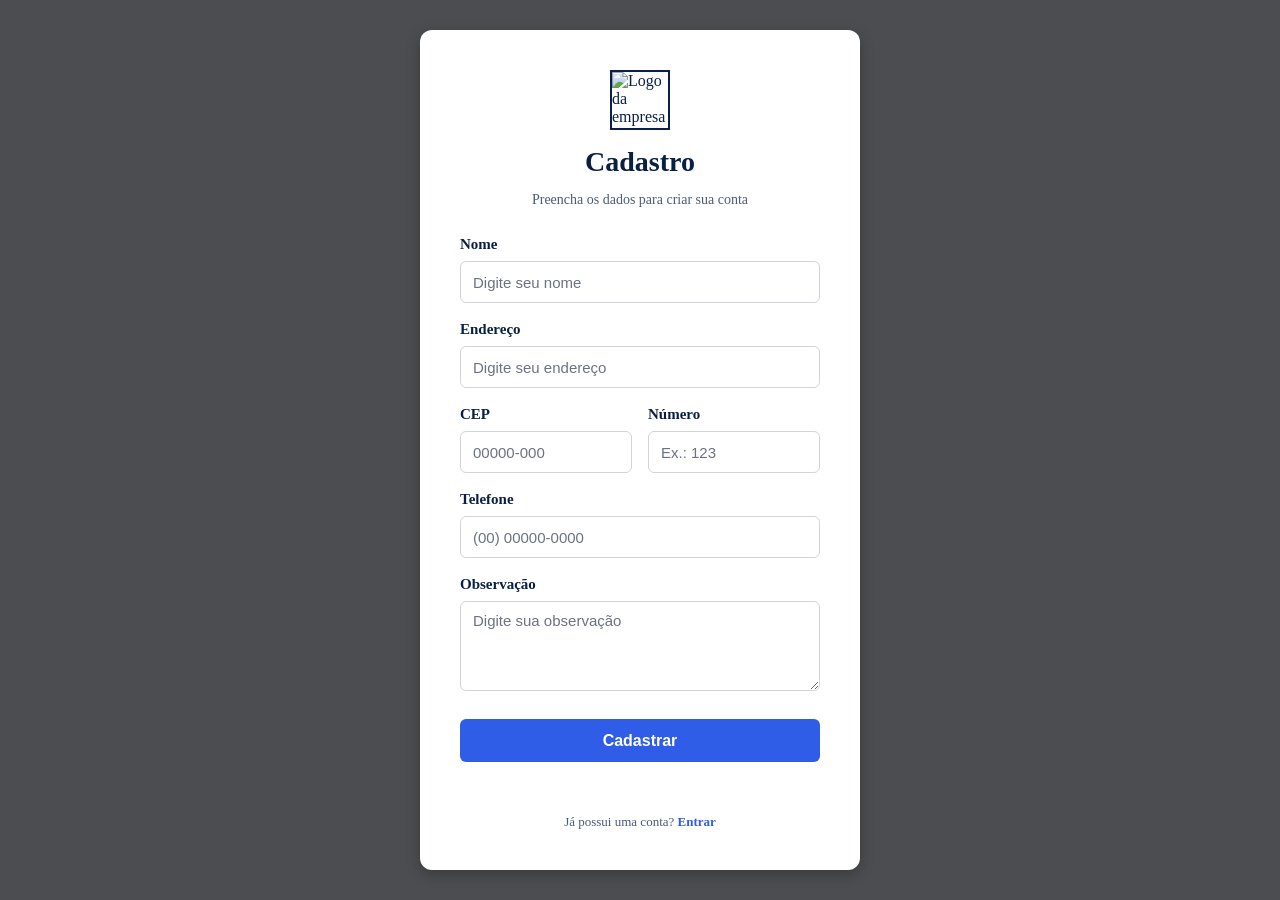
==== target/classes/static/cadastro.html @ 72a49346 "Add files via upload" ====
<!DOCTYPE html>
<!-- TELA DE CADASTRO (endereço: /cadastro.html) -->
<html lang="pt-BR">
<head>
    <meta charset="UTF-8">
    <meta name="viewport" content="width=device-width, initial-scale=1">
    <title>Cadastro</title>
    <style>
        * { box-sizing: border-box; }

        body {
            background: #4b4d50;
            display: flex;
            justify-content: center;
            align-items: center;
            min-height: 100vh;
            margin: 0;
            padding: 24px 16px;
            color: #0a1f44;
        }

        .caixa {
            background: #fff;
            width: 440px;
            max-width: 100%;
            padding: 40px;
            border-radius: 12px;
            box-shadow: 0 4px 14px rgba(0, 0, 0, .25);
        }

        .logo {
            display: block;
            width: 60px;
            height: 60px;
            margin: 0 auto 16px;
            border: 2px solid #0a1f44;
            object-fit: cover;
        }

        h1 {
            margin: 0 0 14px;
            text-align: center;
            font-size: 28px;
        }

        .subtitulo {
            margin: 0 0 28px;
            text-align: center;
            font-size: 14px;
            color: #4b5b7a;
        }

        label {
            display: block;
            margin-bottom: 8px;
            font-size: 15px;
            font-weight: bold;
        }

        input, textarea {
            width: 100%;
            padding: 0 12px;
            margin-bottom: 18px;
            border: 1px solid #d1d5db;
            border-radius: 6px;
            font-family: Arial, sans-serif;
            font-size: 15px;
            color: #111827;
        }

        input { height: 42px; }

        textarea {
            height: 90px;
            padding: 10px 12px;
            resize: vertical;
        }

        input::placeholder, textarea::placeholder { color: #6b7280; }

        input:focus, textarea:focus {
            outline: none;
            border-color: #2f5de8;
            box-shadow: 0 0 0 3px rgba(47, 93, 232, .2);
        }

        /* CEP e Número lado a lado */
        .linha {
            display: grid;
            grid-template-columns: 1fr 1fr;
            gap: 16px;
        }

        button {
            width: 100%;
            height: 43px;
            margin-top: 6px;
            background: #2f5de8;
            color: #fff;
            border: none;
            border-radius: 6px;
            cursor: pointer;
            font-family: Arial, sans-serif;
            font-size: 16px;
            font-weight: bold;
        }

        button:hover { background: #2450cf; }
        button:disabled { background: #93a8ee; cursor: not-allowed; }

        #mensagem {
            min-height: 20px;
            margin: 14px 0 0;
            text-align: center;
            font-size: 14px;
            font-weight: bold;
        }

        .voltar {
            margin: 18px 0 0;
            text-align: center;
            font-size: 13px;
            color: #4b5b7a;
        }

        .voltar a {
            color: #2f5de8;
            font-weight: bold;
            text-decoration: none;
        }

        .voltar a:hover { text-decoration: underline; }
    </style>
</head>
<body>
    <div class="caixa">
        <img class="logo" src="logo.png" alt="Logo da empresa">

        <h1>Cadastro</h1>
        <p class="subtitulo">Preencha os dados para criar sua conta</p>

        <form id="formCadastro">
            <label for="nome">Nome</label>
            <input type="text" id="nome" placeholder="Digite seu nome" required>

            <label for="endereco">Endereço</label>
            <input type="text" id="endereco" placeholder="Digite seu endereço" required>

            <div class="linha">
                <div>
                    <label for="cep">CEP</label>
                    <input type="text" id="cep" placeholder="00000-000" inputmode="numeric"
                           maxlength="9" pattern="\d{5}-\d{3}" title="Digite o CEP no formato 00000-000" required>
                </div>
                <div>
                    <label for="numero">Número</label>
                    <input type="text" id="numero" placeholder="Ex.: 123" required>
                </div>
            </div>

            <label for="telefone">Telefone</label>
            <input type="tel" id="telefone" placeholder="(00) 00000-0000" inputmode="numeric"
                   maxlength="15" pattern="\(\d{2}\) \d{4,5}-\d{4}"
                   title="Digite o telefone com DDD, ex.: (11) 91234-5678" required>

            <label for="observacao">Observação</label>
            <textarea id="observacao" placeholder="Digite sua observação" required></textarea>

            <button type="submit" id="btnCadastrar">Cadastrar</button>
        </form>

        <p id="mensagem" role="status" aria-live="polite"></p>

        <p class="voltar">Já possui uma conta? <a href="criptografia.html">Entrar</a></p>
    </div>

    <script>
        const form = document.getElementById("formCadastro");
        const msg = document.getElementById("mensagem");
        const botao = document.getElementById("btnCadastrar");

        // Máscara do CEP: 00000-000
        document.getElementById("cep").addEventListener("input", (e) => {
            let v = e.target.value.replace(/\D/g, "").slice(0, 8);
            if (v.length > 5) v = v.slice(0, 5) + "-" + v.slice(5);
            e.target.value = v;
        });

        // Máscara do telefone: (00) 00000-0000 ou (00) 0000-0000
        document.getElementById("telefone").addEventListener("input", (e) => {
            let v = e.target.value.replace(/\D/g, "").slice(0, 11);
            if (v.length > 10) {
                v = `(${v.slice(0, 2)}) ${v.slice(2, 7)}-${v.slice(7)}`;
            } else if (v.length > 6) {
                v = `(${v.slice(0, 2)}) ${v.slice(2, 6)}-${v.slice(6)}`;
            } else if (v.length > 2) {
                v = `(${v.slice(0, 2)}) ${v.slice(2)}`;
            } else if (v.length > 0) {
                v = `(${v}`;
            }
            e.target.value = v;
        });

        form.addEventListener("submit", async (e) => {
            e.preventDefault();

            msg.textContent = "";
            botao.disabled = true;
            botao.textContent = "Cadastrando...";

            const dados = new URLSearchParams({
                nome: document.getElementById("nome").value.trim(),
                endereco: document.getElementById("endereco").value.trim(),
                cep: document.getElementById("cep").value,
                numero: document.getElementById("numero").value.trim(),
                telefone: document.getElementById("telefone").value,
                observacao: document.getElementById("observacao").value.trim()
            });

            try {
                const resposta = await fetch("/cadastro", { 
                    method: "POST", 
                    headers: { "Content-Type": "application/x-www-form-urlencoded" },
                    body: dados 
                });
                
                const texto = await resposta.text();

                if (resposta.ok) {
                    msg.textContent = "Cadastro realizado com sucesso!";
                    msg.style.color = "#15803d";
                    form.reset();
                } else {
                    msg.textContent = texto || "Não foi possível realizar o cadastro.";
                    msg.style.color = "red";
                }
            } catch (erro) {
                msg.textContent = "Erro de conexão com o servidor. Tente novamente.";
                msg.style.color = "red";
            } finally {
                botao.disabled = false;
                botao.textContent = "Cadastrar";
            }
        });
    </script>
</body>
</html>
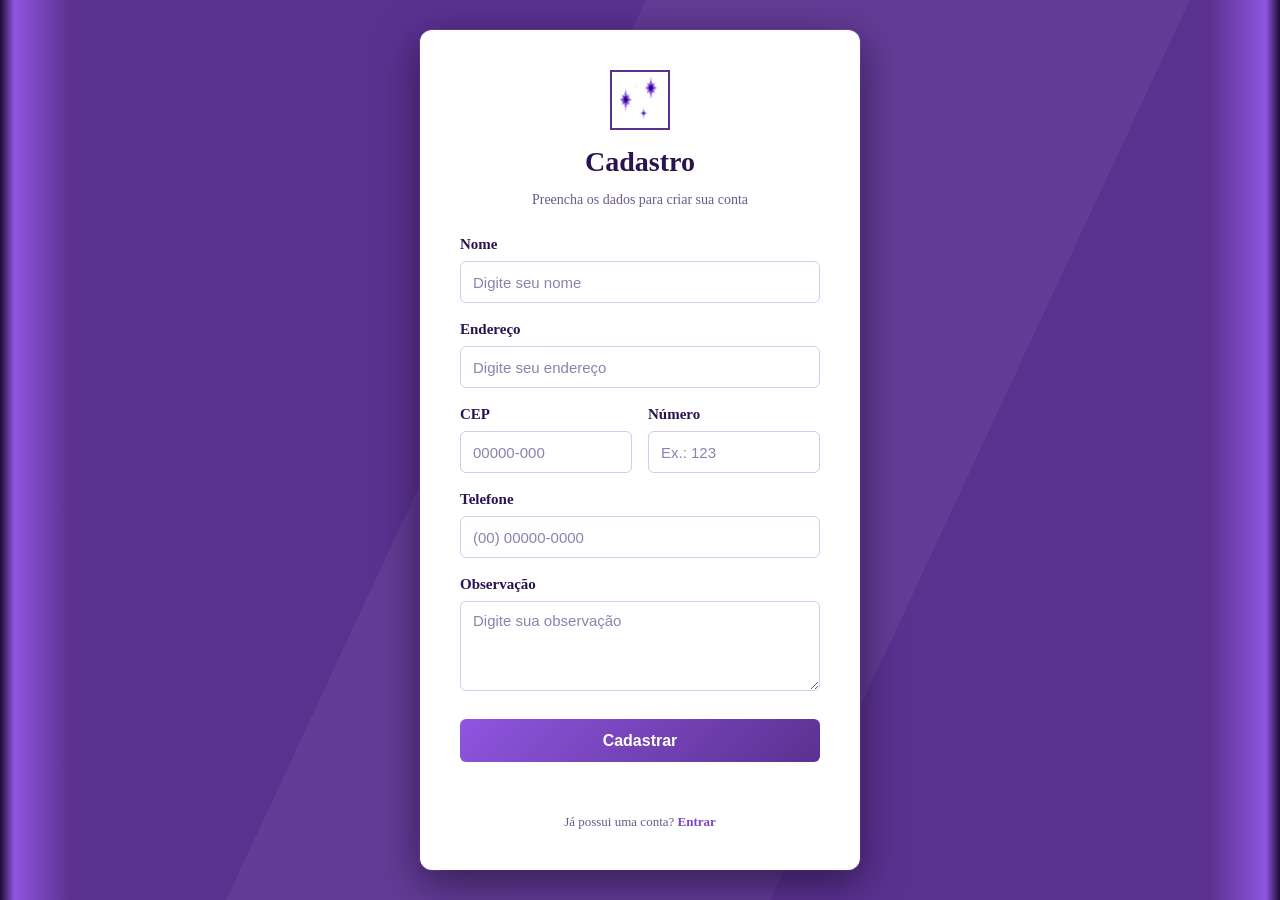
==== commit ce7fbceb: "Add files via upload" ====
--- a/target/classes/static/cadastro.html
+++ b/target/classes/static/cadastro.html
@@ -6,135 +6,149 @@
     <meta name="viewport" content="width=device-width, initial-scale=1">
     <title>Cadastro</title>
     <style>
-        * { box-sizing: border-box; }
-
-        body {
-            background: #4b4d50;
-            display: flex;
-            justify-content: center;
-            align-items: center;
-            min-height: 100vh;
-            margin: 0;
-            padding: 24px 16px;
-            color: #0a1f44;
-        }
-
-        .caixa {
-            background: #fff;
-            width: 440px;
-            max-width: 100%;
-            padding: 40px;
-            border-radius: 12px;
-            box-shadow: 0 4px 14px rgba(0, 0, 0, .25);
-        }
-
-        .logo {
-            display: block;
-            width: 60px;
-            height: 60px;
-            margin: 0 auto 16px;
-            border: 2px solid #0a1f44;
-            object-fit: cover;
-        }
-
-        h1 {
-            margin: 0 0 14px;
-            text-align: center;
-            font-size: 28px;
-        }
-
-        .subtitulo {
-            margin: 0 0 28px;
-            text-align: center;
-            font-size: 14px;
-            color: #4b5b7a;
-        }
-
-        label {
-            display: block;
-            margin-bottom: 8px;
-            font-size: 15px;
-            font-weight: bold;
-        }
-
-        input, textarea {
-            width: 100%;
-            padding: 0 12px;
-            margin-bottom: 18px;
-            border: 1px solid #d1d5db;
-            border-radius: 6px;
-            font-family: Arial, sans-serif;
-            font-size: 15px;
-            color: #111827;
-        }
-
-        input { height: 42px; }
-
-        textarea {
-            height: 90px;
-            padding: 10px 12px;
-            resize: vertical;
-        }
-
-        input::placeholder, textarea::placeholder { color: #6b7280; }
-
-        input:focus, textarea:focus {
-            outline: none;
-            border-color: #2f5de8;
-            box-shadow: 0 0 0 3px rgba(47, 93, 232, .2);
-        }
-
-        /* CEP e Número lado a lado */
-        .linha {
-            display: grid;
-            grid-template-columns: 1fr 1fr;
-            gap: 16px;
-        }
-
-        button {
-            width: 100%;
-            height: 43px;
-            margin-top: 6px;
-            background: #2f5de8;
-            color: #fff;
-            border: none;
-            border-radius: 6px;
-            cursor: pointer;
-            font-family: Arial, sans-serif;
-            font-size: 16px;
-            font-weight: bold;
-        }
-
-        button:hover { background: #2450cf; }
-        button:disabled { background: #93a8ee; cursor: not-allowed; }
-
-        #mensagem {
-            min-height: 20px;
-            margin: 14px 0 0;
-            text-align: center;
-            font-size: 14px;
-            font-weight: bold;
-        }
-
-        .voltar {
-            margin: 18px 0 0;
-            text-align: center;
-            font-size: 13px;
-            color: #4b5b7a;
-        }
-
-        .voltar a {
-            color: #2f5de8;
-            font-weight: bold;
-            text-decoration: none;
-        }
-
-        .voltar a:hover { text-decoration: underline; }
-    </style>
+    * { box-sizing: border-box; }
+
+    :root {
+        --roxo-950: #1a0b2e;
+        --roxo-800: #2b1250;
+        --roxo-700: #4a2678;
+        --roxo-600: #5b3190;
+        --roxo-500: #7b45c4;
+        --roxo-400: #8f56e0;
+        --texto-suave: #6b5a8c;
+    }
+
+    body {
+        background:
+            linear-gradient(115deg, transparent 38%, rgba(255,255,255,.05) 38%, rgba(255,255,255,.05) 70%, transparent 70%),
+            linear-gradient(90deg, var(--roxo-950) 0, var(--roxo-400) 14px, var(--roxo-600) 70px,
+                var(--roxo-600) calc(100% - 70px), var(--roxo-400) calc(100% - 14px), var(--roxo-950) 100%);
+        background-attachment: fixed;
+        display: flex;
+        justify-content: center;
+        align-items: center;
+        min-height: 100vh;
+        margin: 0;
+        padding: 24px 16px;
+        color: var(--roxo-800);
+    }
+
+    .caixa {
+        background: #fff;
+        width: 440px;
+        max-width: 100%;
+        padding: 40px;
+        border-radius: 12px;
+        box-shadow: 0 12px 40px rgba(10,3,24,.55), 0 0 0 1px rgba(143,86,224,.35);
+    }
+
+    .logo {
+        display: block;
+        width: 60px;
+        height: 60px;
+        margin: 0 auto 16px;
+        border: 2px solid var(--roxo-600);
+        object-fit: cover;
+    }
+
+    h1 {
+        margin: 0 0 14px;
+        text-align: center;
+        font-size: 28px;
+    }
+
+    .subtitulo {
+        margin: 0 0 28px;
+        text-align: center;
+        font-size: 14px;
+        color: var(--texto-suave);
+    }
+
+    label {
+        display: block;
+        margin-bottom: 8px;
+        font-size: 15px;
+        font-weight: bold;
+    }
+
+    input, textarea {
+        width: 100%;
+        padding: 0 12px;
+        margin-bottom: 18px;
+        border: 1px solid #d6c9ee;
+        border-radius: 6px;
+        font-family: Arial, sans-serif;
+        font-size: 15px;
+        color: var(--roxo-800);
+    }
+
+    input { height: 42px; }
+
+    textarea {
+        height: 90px;
+        padding: 10px 12px;
+        resize: vertical;
+    }
+
+    input::placeholder, textarea::placeholder { color: #8f80ad; }
+
+    input:focus, textarea:focus {
+        outline: none;
+        border-color: var(--roxo-500);
+        box-shadow: 0 0 0 3px rgba(123,69,196,.25);
+    }
+
+    /* CEP e Número lado a lado */
+    .linha {
+        display: grid;
+        grid-template-columns: 1fr 1fr;
+        gap: 16px;
+    }
+
+    button {
+        width: 100%;
+        height: 43px;
+        margin-top: 6px;
+        background: linear-gradient(135deg, var(--roxo-400), var(--roxo-600));
+        color: #fff;
+        border: none;
+        border-radius: 6px;
+        cursor: pointer;
+        font-family: Arial, sans-serif;
+        font-size: 16px;
+        font-weight: bold;
+    }
+
+    button:hover { background: linear-gradient(135deg, var(--roxo-500), var(--roxo-700)); }
+    button:disabled { background: #b9a5dc; cursor: not-allowed; }
+
+    #mensagem {
+        min-height: 20px;
+        margin: 14px 0 0;
+        text-align: center;
+        font-size: 14px;
+        font-weight: bold;
+    }
+
+    .voltar {
+        margin: 18px 0 0;
+        text-align: center;
+        font-size: 13px;
+        color: var(--texto-suave);
+    }
+
+    .voltar a {
+        color: var(--roxo-500);
+        font-weight: bold;
+        text-decoration: none;
+    }
+
+    .voltar a:hover { text-decoration: underline; }
+</style>
 </head>
 <body>
     <div class="caixa">
-        <img class="logo" src="logo.png" alt="Logo da empresa">
+        <img class="logo" src="./imgs/purple-purplecore.webp" alt="Logo da empresa">
 
         <h1>Cadastro</h1>
         <p class="subtitulo">Preencha os dados para criar sua conta</p>
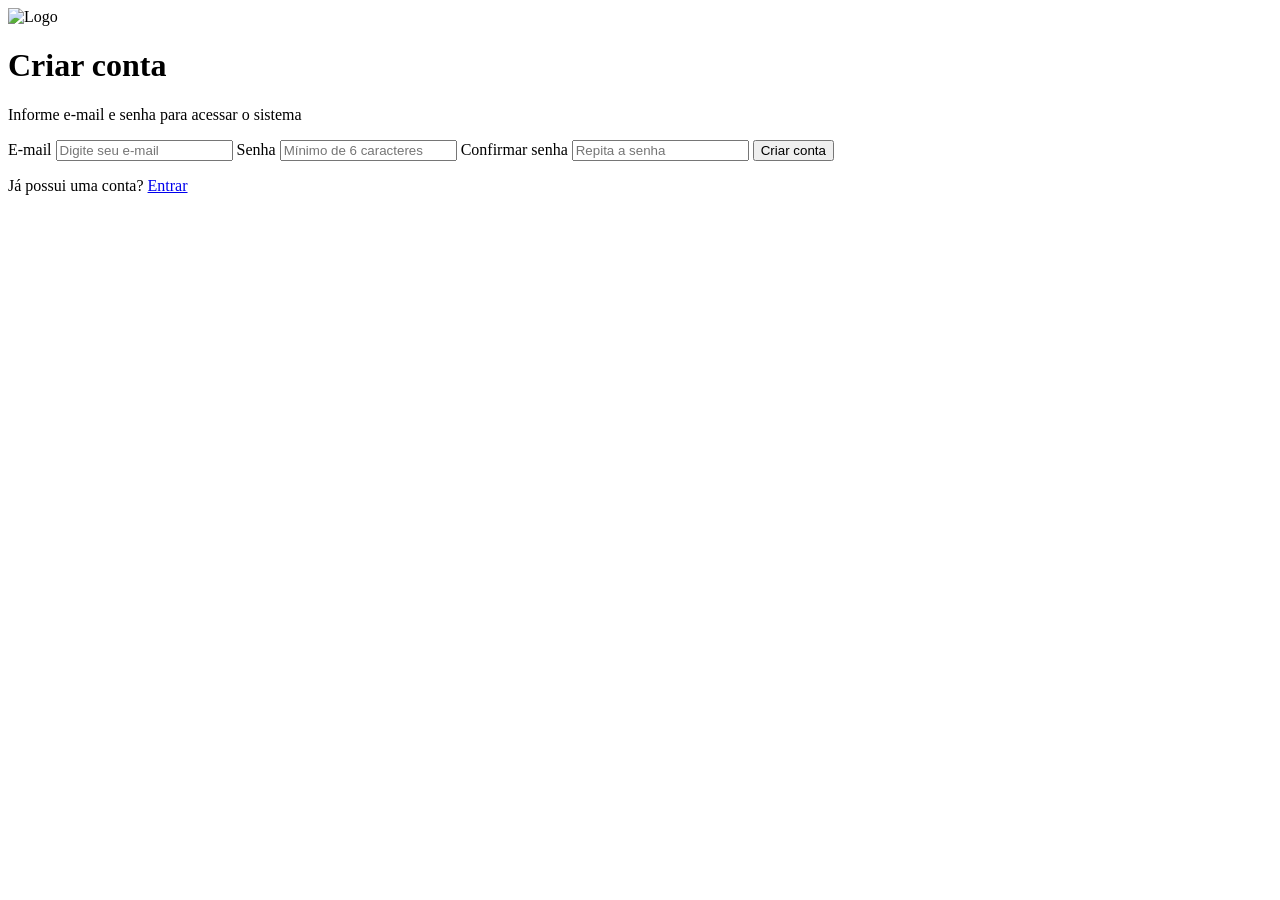
==== commit 2046bb1b: "Add files via upload" ====
--- a/target/classes/static/cadastro.html
+++ b/target/classes/static/cadastro.html
@@ -1,261 +1,60 @@
 <!DOCTYPE html>
-<!-- TELA DE CADASTRO (endereço: /cadastro.html) -->
+<!-- CRIAR CONTA (endereço: /cadastro.html) -->
 <html lang="pt-BR">
 <head>
     <meta charset="UTF-8">
     <meta name="viewport" content="width=device-width, initial-scale=1">
-    <title>Cadastro</title>
-    <style>
-    * { box-sizing: border-box; }
+    <title>Criar conta</title>
+    <link rel="stylesheet" href="/css/app.css">
+</head>
+<body class="centro">
+    <div class="caixa">
+        <img class="logo" src="/imgs/purple-purplecore.webp" alt="Logo">
+        <h1>Criar conta</h1>
+        <p class="subtitulo">Informe e-mail e senha para acessar o sistema</p>
 
-    :root {
-        --roxo-950: #1a0b2e;
-        --roxo-800: #2b1250;
-        --roxo-700: #4a2678;
-        --roxo-600: #5b3190;
-        --roxo-500: #7b45c4;
-        --roxo-400: #8f56e0;
-        --texto-suave: #6b5a8c;
-    }
+        <form id="formConta" novalidate>
+            <label for="email">E-mail</label>
+            <input type="email" id="email" name="email" placeholder="Digite seu e-mail" required autocomplete="username">
 
-    body {
-        background:
-            linear-gradient(115deg, transparent 38%, rgba(255,255,255,.05) 38%, rgba(255,255,255,.05) 70%, transparent 70%),
-            linear-gradient(90deg, var(--roxo-950) 0, var(--roxo-400) 14px, var(--roxo-600) 70px,
-                var(--roxo-600) calc(100% - 70px), var(--roxo-400) calc(100% - 14px), var(--roxo-950) 100%);
-        background-attachment: fixed;
-        display: flex;
-        justify-content: center;
-        align-items: center;
-        min-height: 100vh;
-        margin: 0;
-        padding: 24px 16px;
-        color: var(--roxo-800);
-    }
+            <label for="senha">Senha</label>
+            <input type="password" id="senha" name="senha" placeholder="Mínimo de 6 caracteres" minlength="6" required autocomplete="new-password">
 
-    .caixa {
-        background: #fff;
-        width: 440px;
-        max-width: 100%;
-        padding: 40px;
-        border-radius: 12px;
-        box-shadow: 0 12px 40px rgba(10,3,24,.55), 0 0 0 1px rgba(143,86,224,.35);
-    }
+            <label for="confirmar">Confirmar senha</label>
+            <input type="password" id="confirmar" placeholder="Repita a senha" required autocomplete="new-password">
 
-    .logo {
-        display: block;
-        width: 60px;
-        height: 60px;
-        margin: 0 auto 16px;
-        border: 2px solid var(--roxo-600);
-        object-fit: cover;
-    }
-
-    h1 {
-        margin: 0 0 14px;
-        text-align: center;
-        font-size: 28px;
-    }
-
-    .subtitulo {
-        margin: 0 0 28px;
-        text-align: center;
-        font-size: 14px;
-        color: var(--texto-suave);
-    }
-
-    label {
-        display: block;
-        margin-bottom: 8px;
-        font-size: 15px;
-        font-weight: bold;
-    }
-
-    input, textarea {
-        width: 100%;
-        padding: 0 12px;
-        margin-bottom: 18px;
-        border: 1px solid #d6c9ee;
-        border-radius: 6px;
-        font-family: Arial, sans-serif;
-        font-size: 15px;
-        color: var(--roxo-800);
-    }
-
-    input { height: 42px; }
-
-    textarea {
-        height: 90px;
-        padding: 10px 12px;
-        resize: vertical;
-    }
-
-    input::placeholder, textarea::placeholder { color: #8f80ad; }
-
-    input:focus, textarea:focus {
-        outline: none;
-        border-color: var(--roxo-500);
-        box-shadow: 0 0 0 3px rgba(123,69,196,.25);
-    }
-
-    /* CEP e Número lado a lado */
-    .linha {
-        display: grid;
-        grid-template-columns: 1fr 1fr;
-        gap: 16px;
-    }
-
-    button {
-        width: 100%;
-        height: 43px;
-        margin-top: 6px;
-        background: linear-gradient(135deg, var(--roxo-400), var(--roxo-600));
-        color: #fff;
-        border: none;
-        border-radius: 6px;
-        cursor: pointer;
-        font-family: Arial, sans-serif;
-        font-size: 16px;
-        font-weight: bold;
-    }
-
-    button:hover { background: linear-gradient(135deg, var(--roxo-500), var(--roxo-700)); }
-    button:disabled { background: #b9a5dc; cursor: not-allowed; }
-
-    #mensagem {
-        min-height: 20px;
-        margin: 14px 0 0;
-        text-align: center;
-        font-size: 14px;
-        font-weight: bold;
-    }
-
-    .voltar {
-        margin: 18px 0 0;
-        text-align: center;
-        font-size: 13px;
-        color: var(--texto-suave);
-    }
-
-    .voltar a {
-        color: var(--roxo-500);
-        font-weight: bold;
-        text-decoration: none;
-    }
-
-    .voltar a:hover { text-decoration: underline; }
-</style>
-</head>
-<body>
-    <div class="caixa">
-        <img class="logo" src="./imgs/purple-purplecore.webp" alt="Logo da empresa">
-
-        <h1>Cadastro</h1>
-        <p class="subtitulo">Preencha os dados para criar sua conta</p>
-
-        <form id="formCadastro">
-            <label for="nome">Nome</label>
-            <input type="text" id="nome" placeholder="Digite seu nome" required>
-
-            <label for="endereco">Endereço</label>
-            <input type="text" id="endereco" placeholder="Digite seu endereço" required>
-
-            <div class="linha">
-                <div>
-                    <label for="cep">CEP</label>
-                    <input type="text" id="cep" placeholder="00000-000" inputmode="numeric"
-                           maxlength="9" pattern="\d{5}-\d{3}" title="Digite o CEP no formato 00000-000" required>
-                </div>
-                <div>
-                    <label for="numero">Número</label>
-                    <input type="text" id="numero" placeholder="Ex.: 123" required>
-                </div>
-            </div>
-
-            <label for="telefone">Telefone</label>
-            <input type="tel" id="telefone" placeholder="(00) 00000-0000" inputmode="numeric"
-                   maxlength="15" pattern="\(\d{2}\) \d{4,5}-\d{4}"
-                   title="Digite o telefone com DDD, ex.: (11) 91234-5678" required>
-
-            <label for="observacao">Observação</label>
-            <textarea id="observacao" placeholder="Digite sua observação" required></textarea>
-
-            <button type="submit" id="btnCadastrar">Cadastrar</button>
+            <button type="submit" class="btn" id="btnCriar">Criar conta</button>
         </form>
 
-        <p id="mensagem" role="status" aria-live="polite"></p>
-
-        <p class="voltar">Já possui uma conta? <a href="criptografia.html">Entrar</a></p>
+        <p class="rodape">Já possui uma conta? <a href="/index.html">Entrar</a></p>
     </div>
 
+    <script src="/js/app.js"></script>
     <script>
-        const form = document.getElementById("formCadastro");
-        const msg = document.getElementById("mensagem");
-        const botao = document.getElementById("btnCadastrar");
-
-        // Máscara do CEP: 00000-000
-        document.getElementById("cep").addEventListener("input", (e) => {
-            let v = e.target.value.replace(/\D/g, "").slice(0, 8);
-            if (v.length > 5) v = v.slice(0, 5) + "-" + v.slice(5);
-            e.target.value = v;
-        });
-
-        // Máscara do telefone: (00) 00000-0000 ou (00) 0000-0000
-        document.getElementById("telefone").addEventListener("input", (e) => {
-            let v = e.target.value.replace(/\D/g, "").slice(0, 11);
-            if (v.length > 10) {
-                v = `(${v.slice(0, 2)}) ${v.slice(2, 7)}-${v.slice(7)}`;
-            } else if (v.length > 6) {
-                v = `(${v.slice(0, 2)}) ${v.slice(2, 6)}-${v.slice(6)}`;
-            } else if (v.length > 2) {
-                v = `(${v.slice(0, 2)}) ${v.slice(2)}`;
-            } else if (v.length > 0) {
-                v = `(${v}`;
-            }
-            e.target.value = v;
-        });
+        const form = document.getElementById("formConta");
+        const botao = document.getElementById("btnCriar");
 
         form.addEventListener("submit", async (e) => {
             e.preventDefault();
+            const email = document.getElementById("email").value.trim();
+            const senha = document.getElementById("senha").value;
 
-            msg.textContent = "";
+            if (!email || !email.includes("@")) { toast("Informe um e-mail válido.", "aviso"); return; }
+            if (senha.length < 6) { toast("A senha deve ter pelo menos 6 caracteres.", "aviso"); return; }
+            if (senha !== document.getElementById("confirmar").value) { toast("As senhas não conferem.", "aviso"); return; }
+
             botao.disabled = true;
-            botao.textContent = "Cadastrando...";
-
-            const dados = new URLSearchParams({
-                nome: document.getElementById("nome").value.trim(),
-                endereco: document.getElementById("endereco").value.trim(),
-                cep: document.getElementById("cep").value,
-                numero: document.getElementById("numero").value.trim(),
-                telefone: document.getElementById("telefone").value,
-                observacao: document.getElementById("observacao").value.trim()
-            });
-
+            botao.textContent = "Criando...";
             try {
-                const resposta = await fetch("/cadastro", { 
-                    method: "POST", 
-                    headers: { "Content-Type": "application/x-www-form-urlencoded" },
-                    body: dados 
-                });
-                
-                const texto = await resposta.text();
-
-                if (resposta.ok) {
-                    msg.textContent = "Cadastro realizado com sucesso!";
-                    msg.style.color = "#15803d";
-                    form.reset();
-                } else {
-                    msg.textContent = texto || "Não foi possível realizar o cadastro.";
-                    msg.style.color = "red";
-                }
+                await api("/api/auth/registro", { method: "POST", semRedirecionar: true, body: { email, senha } });
+                toast("Conta criada com sucesso! Redirecionando para o login...", "sucesso");
+                setTimeout(() => { location.href = "/index.html"; }, 1500);
             } catch (erro) {
-                msg.textContent = "Erro de conexão com o servidor. Tente novamente.";
-                msg.style.color = "red";
-            } finally {
+                toast(erro.message, "erro");
                 botao.disabled = false;
-                botao.textContent = "Cadastrar";
+                botao.textContent = "Criar conta";
             }
         });
     </script>
 </body>
-</html>+</html>
